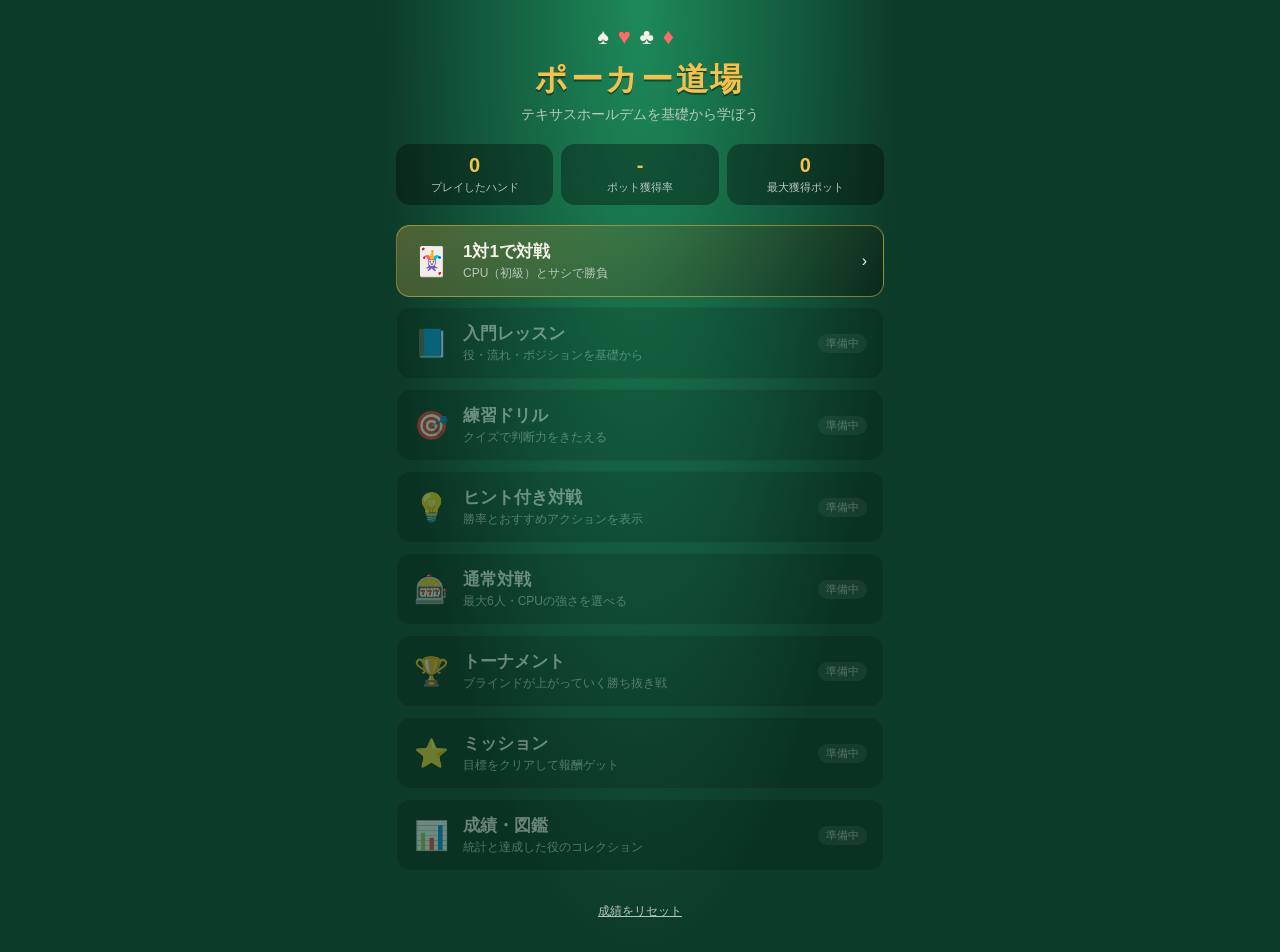
==== index.html @ fb03eb84 "フェーズ①: 役判定・ゲームエンジン・初級CPU・1対1対戦画面 - 役判定（5〜7枚）と全数検査・参照実装との突き合わせテスト - ノーリミット進行エンジン（サイドポット・端数・コールされないベット" ====
<!doctype html>
<html lang="ja">
<head>
  <meta charset="utf-8">
  <meta name="viewport" content="width=device-width, initial-scale=1, viewport-fit=cover">
  <meta name="theme-color" content="#0d3b2a">
  <meta name="apple-mobile-web-app-capable" content="yes">
  <meta name="apple-mobile-web-app-status-bar-style" content="black-translucent">
  <meta name="apple-mobile-web-app-title" content="ポーカー道場">
  <title>ポーカー道場</title>
  <link rel="stylesheet" href="css/base.css">
  <link rel="stylesheet" href="css/table.css">
</head>
<body>
  <main id="app"></main>
  <noscript>このアプリを遊ぶには JavaScript を有効にしてください。</noscript>
  <script type="module" src="js/main.js"></script>
</body>
</html>
---- css/base.css ----
:root {
  --felt: #146b45;
  --felt-dark: #0d3b2a;
  --felt-light: #1d8a5a;
  --rail: #3b2414;
  --gold: #f2c14e;
  --gold-dark: #b8860b;
  --text: #f5f1e6;
  --text-dim: #b9c7bd;
  --panel: rgba(0, 0, 0, 0.35);
  --panel-strong: rgba(8, 24, 17, 0.92);
  --red: #d62f3a;
  --black: #1b1b1b;
  --card-bg: #fffdf7;
  --btn-fold: #6b7280;
  --btn-call: #2563eb;
  --btn-raise: #d97706;
  --win: #34d399;
  --lose: #f87171;
  --radius: 14px;
  --safe-top: env(safe-area-inset-top, 0px);
  --safe-bottom: env(safe-area-inset-bottom, 0px);
  font-family: -apple-system, BlinkMacSystemFont, 'Hiragino Sans', 'Hiragino Kaku Gothic ProN', 'Noto Sans JP', sans-serif;
  color: var(--text);
  -webkit-text-size-adjust: 100%;
}

* {
  box-sizing: border-box;
}

html,
body {
  margin: 0;
  height: 100%;
  background: var(--felt-dark);
  overscroll-behavior: none;
}

body {
  -webkit-user-select: none;
  user-select: none;
  -webkit-tap-highlight-color: transparent;
  touch-action: manipulation;
}

#app {
  max-width: 520px;
  margin: 0 auto;
  min-height: 100dvh;
  display: flex;
  flex-direction: column;
}

button {
  font: inherit;
  color: inherit;
  border: none;
  cursor: pointer;
  touch-action: manipulation;
}

button:disabled {
  opacity: 0.4;
  cursor: default;
}

.btn {
  min-height: 48px;
  padding: 10px 16px;
  border-radius: 12px;
  font-weight: 700;
  font-size: 16px;
  background: #374151;
  box-shadow: 0 3px 0 rgba(0, 0, 0, 0.35);
  transition: transform 0.05s;
}

.btn:active:not(:disabled) {
  transform: translateY(2px);
  box-shadow: 0 1px 0 rgba(0, 0, 0, 0.35);
}

.btn-primary {
  background: linear-gradient(180deg, var(--gold), var(--gold-dark));
  color: #2b1d00;
}

/* ---------- ホーム ---------- */
.home {
  flex: 1;
  padding: calc(var(--safe-top) + 24px) 16px calc(var(--safe-bottom) + 24px);
  background: radial-gradient(ellipse at top, var(--felt-light), var(--felt-dark) 70%);
}

.home-title {
  text-align: center;
  margin: 8px 0 4px;
  font-size: 32px;
  letter-spacing: 0.08em;
  color: var(--gold);
  text-shadow: 0 2px 0 rgba(0, 0, 0, 0.4);
}

.home-sub {
  text-align: center;
  margin: 0 0 20px;
  color: var(--text-dim);
  font-size: 14px;
}

.home-suits {
  text-align: center;
  font-size: 22px;
  letter-spacing: 0.4em;
  margin-bottom: 4px;
}

.home-suits .r {
  color: #ff6b6b;
}

.stats-strip {
  display: grid;
  grid-template-columns: repeat(3, 1fr);
  gap: 8px;
  margin-bottom: 20px;
}

.stat {
  background: var(--panel);
  border-radius: var(--radius);
  padding: 10px 6px;
  text-align: center;
}

.stat b {
  display: block;
  font-size: 20px;
  color: var(--gold);
}

.stat span {
  font-size: 11px;
  color: var(--text-dim);
}

.menu {
  display: flex;
  flex-direction: column;
  gap: 10px;
}

.menu-item {
  display: flex;
  align-items: center;
  gap: 14px;
  width: 100%;
  text-align: left;
  padding: 14px 16px;
  border-radius: var(--radius);
  background: var(--panel);
  border: 1px solid rgba(255, 255, 255, 0.08);
}

.menu-item:active:not(:disabled) {
  background: rgba(0, 0, 0, 0.5);
}

.menu-item .icon {
  font-size: 28px;
  width: 36px;
  text-align: center;
}

.menu-item .label {
  flex: 1;
}

.menu-item .label b {
  display: block;
  font-size: 17px;
}

.menu-item .label small {
  color: var(--text-dim);
  font-size: 12px;
}

.menu-item.featured {
  background: linear-gradient(135deg, rgba(242, 193, 78, 0.28), rgba(0, 0, 0, 0.3));
  border-color: rgba(242, 193, 78, 0.5);
}

.badge-soon {
  font-size: 11px;
  padding: 2px 8px;
  border-radius: 99px;
  background: rgba(255, 255, 255, 0.12);
  color: var(--text-dim);
  white-space: nowrap;
}

.home-footer {
  margin-top: 24px;
  text-align: center;
  font-size: 12px;
  color: var(--text-dim);
}

.link-btn {
  background: none;
  color: var(--text-dim);
  text-decoration: underline;
  font-size: 12px;
  padding: 8px;
}

/* ---------- トランプ ---------- */
.card {
  --w: var(--card-w, 56px);
  width: var(--w);
  height: calc(var(--w) * 1.4);
  border-radius: calc(var(--w) * 0.12);
  background: var(--card-bg);
  color: var(--black);
  position: relative;
  box-shadow: 0 2px 4px rgba(0, 0, 0, 0.4);
  flex: none;
  font-weight: 700;
  line-height: 1;
}

.card.red {
  color: var(--red);
}

.card .rank {
  position: absolute;
  top: 6%;
  left: 9%;
  font-size: calc(var(--w) * 0.36);
  letter-spacing: -0.06em;
}

.card .suit-small {
  position: absolute;
  top: 36%;
  left: 10%;
  font-size: calc(var(--w) * 0.26);
}

.card .suit-big {
  position: absolute;
  right: 8%;
  bottom: 6%;
  font-size: calc(var(--w) * 0.56);
}

.card.back {
  background:
    repeating-linear-gradient(45deg, rgba(255, 255, 255, 0.12) 0 4px, transparent 4px 8px),
    linear-gradient(135deg, #8b1e2d, #5a0f1b);
  border: 3px solid #fffdf7;
}

.card.empty {
  background: rgba(0, 0, 0, 0.18);
  box-shadow: inset 0 0 0 2px rgba(255, 255, 255, 0.12);
}

.card.dim {
  filter: brightness(0.55);
}

.card.highlight {
  box-shadow: 0 0 0 3px var(--gold), 0 0 14px rgba(242, 193, 78, 0.8);
  transform: translateY(-4px);
}

.card.deal-in {
  animation: deal-in 0.28s ease-out;
}

@keyframes deal-in {
  from {
    opacity: 0;
    transform: translateY(-16px) scale(0.85);
  }
}

/* ---------- モーダル ---------- */
.overlay {
  position: fixed;
  inset: 0;
  background: rgba(0, 0, 0, 0.55);
  display: flex;
  align-items: flex-end;
  justify-content: center;
  z-index: 50;
  animation: fade-in 0.2s;
}

.sheet {
  width: 100%;
  max-width: 520px;
  background: var(--panel-strong);
  border-top: 2px solid var(--gold-dark);
  border-radius: 20px 20px 0 0;
  padding: 20px 16px calc(var(--safe-bottom) + 16px);
  animation: slide-up 0.25s ease-out;
}

@keyframes fade-in {
  from {
    opacity: 0;
  }
}

@keyframes slide-up {
  from {
    transform: translateY(40px);
    opacity: 0;
  }
}

.toast {
  position: fixed;
  left: 50%;
  top: calc(var(--safe-top) + 60px);
  transform: translateX(-50%);
  background: var(--panel-strong);
  border: 1px solid var(--gold-dark);
  padding: 10px 16px;
  border-radius: 12px;
  font-size: 14px;
  z-index: 60;
  animation: fade-in 0.2s;
  max-width: 90%;
}
---- css/table.css ----
/* ---------- 対戦テーブル画面 ---------- */
.table-screen {
  height: 100dvh;
  display: flex;
  flex-direction: column;
  background: var(--felt-dark);
  overflow: hidden;
}

.tbar {
  display: flex;
  align-items: center;
  gap: 8px;
  padding: calc(var(--safe-top) + 6px) 10px 6px;
  font-size: 13px;
  color: var(--text-dim);
}

.tbar .back {
  width: 40px;
  height: 36px;
  border-radius: 10px;
  background: var(--panel);
  font-size: 20px;
}

.tbar .info {
  flex: 1;
  display: flex;
  justify-content: space-between;
  gap: 8px;
}

.tbar b {
  color: var(--text);
}

/* テーブル（楕円） */
.felt {
  position: relative;
  flex: 1;
  min-height: 300px;
}

.oval {
  position: absolute;
  inset: 12% 4% 16%;
  border-radius: 46% / 32%;
  background: radial-gradient(ellipse at center, var(--felt-light) 0%, var(--felt) 55%, #0f5536 100%);
  border: 10px solid var(--rail);
  box-shadow: inset 0 0 30px rgba(0, 0, 0, 0.45), 0 6px 18px rgba(0, 0, 0, 0.5);
}

.center {
  position: absolute;
  left: 0;
  right: 0;
  top: 50%;
  transform: translateY(-50%);
  display: flex;
  flex-direction: column;
  align-items: center;
  gap: 8px;
  pointer-events: none;
}

.pot {
  background: rgba(0, 0, 0, 0.4);
  padding: 4px 14px;
  border-radius: 99px;
  font-size: 14px;
  font-weight: 700;
  min-height: 26px;
}

.pot:empty {
  visibility: hidden;
}

.pot .chip-icon {
  color: var(--gold);
}

.board {
  display: flex;
  gap: 5px;
  --card-w: min(14.5vw, 60px);
}

.street-label {
  font-size: 12px;
  color: var(--text-dim);
  min-height: 16px;
}

/* 席 */
.seat {
  position: absolute;
  transform: translate(-50%, -50%);
  display: flex;
  flex-direction: column;
  align-items: center;
  gap: 4px;
  width: 132px;
  transition: opacity 0.2s;
}

.seat.folded .seat-cards {
  opacity: 0.3;
}

.seat.folded .seat-plate {
  opacity: 0.55;
}

.seat-cards {
  display: flex;
  gap: 3px;
  --card-w: 40px;
  min-height: 56px;
}

.seat.me .seat-cards {
  --card-w: min(17vw, 70px);
  min-height: calc(min(17vw, 70px) * 1.4);
}

.seat-plate {
  position: relative;
  background: rgba(0, 0, 0, 0.6);
  border: 2px solid rgba(255, 255, 255, 0.15);
  border-radius: 12px;
  padding: 4px 10px;
  text-align: center;
  min-width: 110px;
  transition: border-color 0.2s, box-shadow 0.2s;
}

.seat.active .seat-plate {
  border-color: var(--gold);
  box-shadow: 0 0 12px rgba(242, 193, 78, 0.7);
}

.seat-plate .name {
  display: block;
  font-size: 12px;
  color: var(--text-dim);
  white-space: nowrap;
  overflow: hidden;
  text-overflow: ellipsis;
}

.seat-plate .style {
  display: block;
  font-size: 10px;
  color: var(--text-dim);
  opacity: 0.8;
}

.seat-plate .stack {
  display: block;
  font-size: 15px;
  font-weight: 700;
}

.pos-badge {
  position: absolute;
  top: 50%;
  left: calc(100% + 6px);
  transform: translateY(-50%);
  white-space: nowrap;
  min-width: 24px;
  height: 24px;
  padding: 0 4px;
  border-radius: 12px;
  font-size: 11px;
  font-weight: 800;
  display: grid;
  place-items: center;
  background: #e5e7eb;
  color: #111;
  box-shadow: 0 1px 3px rgba(0, 0, 0, 0.5);
}

.pos-badge.dealer {
  background: #fff;
  border: 2px solid #111;
}

.bubble {
  position: absolute;
  top: -22px;
  left: 50%;
  transform: translateX(-50%);
  background: #fff;
  color: #111;
  font-size: 12px;
  font-weight: 700;
  padding: 3px 10px;
  border-radius: 10px;
  white-space: nowrap;
  animation: pop 0.2s ease-out;
  z-index: 3;
}

.bubble.fold {
  background: #9ca3af;
}

.bubble.raise,
.bubble.bet,
.bubble.allin {
  background: var(--gold);
}

.bubble.win {
  background: var(--win);
}

.seat.me .bubble {
  top: auto;
  bottom: -22px;
}

@keyframes pop {
  from {
    transform: translateX(-50%) scale(0.6);
    opacity: 0;
  }
}

.bet-chip {
  position: absolute;
  left: 50%;
  transform: translateX(-50%);
  font-size: 12px;
  font-weight: 700;
  background: rgba(0, 0, 0, 0.55);
  padding: 2px 8px 2px 4px;
  border-radius: 99px;
  white-space: nowrap;
}

.bet-chip::before {
  content: '';
  display: inline-block;
  width: 10px;
  height: 10px;
  border-radius: 50%;
  margin-right: 4px;
  vertical-align: -1px;
  background: var(--gold);
  border: 2px dashed #fff;
}

.seat.top .bet-chip {
  bottom: -26px;
}

.seat.me .bet-chip {
  top: -28px;
}

.hand-name {
  font-size: 12px;
  font-weight: 700;
  color: var(--gold);
  background: rgba(0, 0, 0, 0.55);
  padding: 2px 8px;
  border-radius: 8px;
  white-space: nowrap;
}

/* 自分の情報欄 */
.my-info {
  min-height: 36px;
  padding: 4px 12px;
  text-align: center;
  font-size: 13px;
  color: var(--text-dim);
  display: flex;
  align-items: center;
  justify-content: center;
  gap: 6px;
  flex-wrap: wrap;
}

.my-info b {
  color: var(--gold);
}

.tier {
  font-size: 11px;
  padding: 1px 8px;
  border-radius: 99px;
  background: rgba(255, 255, 255, 0.12);
}

.tier.t1 {
  background: #b45309;
  color: #fff;
}

.tier.t2 {
  background: #047857;
  color: #fff;
}

/* アクションバー */
.actions {
  background: rgba(0, 0, 0, 0.45);
  padding: 10px 10px calc(var(--safe-bottom) + 10px);
  min-height: 136px;
  display: flex;
  flex-direction: column;
  justify-content: flex-end;
  gap: 8px;
}

.action-row {
  display: grid;
  grid-template-columns: 1fr 1fr 1fr;
  gap: 8px;
}

.action-row.two {
  grid-template-columns: 1fr 2fr;
}

.action-row .btn {
  min-height: 56px;
  padding: 6px 4px;
  font-size: 16px;
  line-height: 1.15;
}

.action-row .btn small {
  display: block;
  font-size: 12px;
  font-weight: 600;
  opacity: 0.9;
}

.act-fold {
  background: var(--btn-fold);
}

.act-call {
  background: var(--btn-call);
}

.act-raise {
  background: var(--btn-raise);
}

.waiting {
  text-align: center;
  color: var(--text-dim);
  font-size: 14px;
  padding: 18px 0;
}

.waiting .dots::after {
  content: '';
  animation: dots 1.2s steps(4) infinite;
}

@keyframes dots {
  0% {
    content: '';
  }
  25% {
    content: '.';
  }
  50% {
    content: '..';
  }
  75% {
    content: '...';
  }
}

/* レイズ額パネル */
.raise-panel {
  display: flex;
  flex-direction: column;
  gap: 8px;
}

.raise-amount {
  text-align: center;
  font-size: 15px;
}

.raise-amount b {
  font-size: 22px;
  color: var(--gold);
}

.presets {
  display: grid;
  grid-template-columns: repeat(4, 1fr);
  gap: 6px;
}

.presets button {
  min-height: 38px;
  border-radius: 10px;
  background: rgba(255, 255, 255, 0.12);
  font-size: 13px;
  font-weight: 600;
}

.slider-row {
  display: flex;
  align-items: center;
  gap: 8px;
}

.slider-row button {
  width: 44px;
  height: 44px;
  border-radius: 10px;
  background: rgba(255, 255, 255, 0.12);
  font-size: 22px;
  flex: none;
}

.slider-row input[type='range'] {
  flex: 1;
  height: 44px;
  accent-color: var(--gold);
}

/* ハンド結果シート */
.result-title {
  text-align: center;
  font-size: 24px;
  font-weight: 800;
  margin: 0 0 4px;
}

.result-title.win {
  color: var(--win);
}

.result-title.lose {
  color: var(--lose);
}

.result-sub {
  text-align: center;
  color: var(--text-dim);
  font-size: 14px;
  margin: 0 0 14px;
}

.result-hands {
  display: flex;
  flex-direction: column;
  gap: 10px;
  margin-bottom: 16px;
}

.result-hand {
  display: grid;
  grid-template-columns: auto 1fr;
  align-items: center;
  gap: 6px 10px;
  background: rgba(255, 255, 255, 0.06);
  border-radius: 12px;
  padding: 8px 10px;
}

.result-hand .who {
  font-size: 13px;
  font-weight: 700;
}

.result-hand .cards {
  grid-column: 1 / -1;
  display: flex;
  justify-content: center;
  gap: 4px;
  --card-w: 42px;
}

.result-hand .desc {
  text-align: right;
  font-size: 14px;
  font-weight: 700;
  color: var(--gold);
}

.result-hand.winner {
  box-shadow: inset 0 0 0 2px var(--win);
}

.sheet .btn {
  width: 100%;
}

.sheet .btn + .btn {
  margin-top: 8px;
}
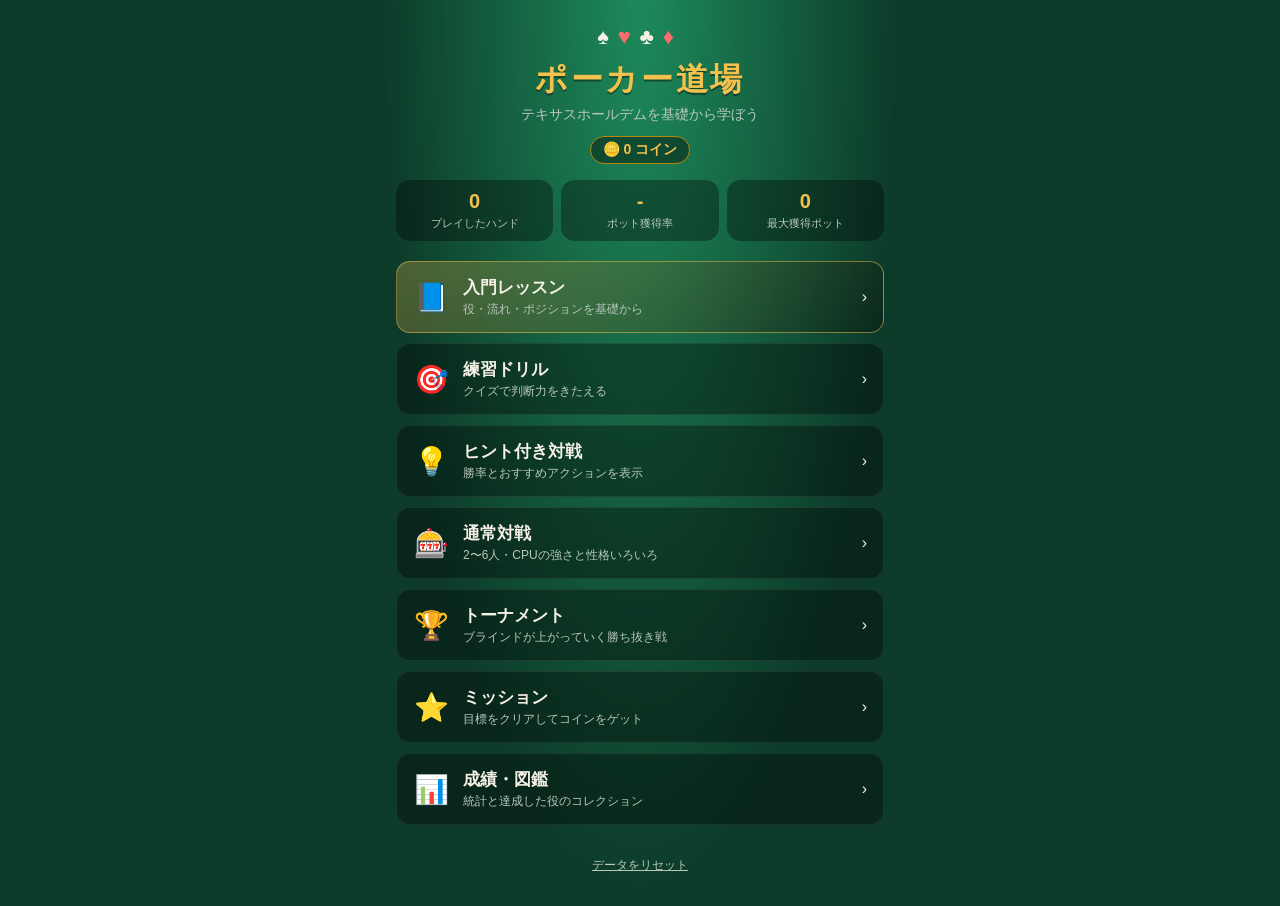
==== commit b3bb264f: "フェーズ④: トーナメント・ミッション・成績と図鑑・PWA - トーナメント: ハンド数でブラインドとアンティが上昇、脱落順の順位、賞品コイン - ミッション18種（役・テクニック・学習・トーナメント" ====
--- a/index.html
+++ b/index.html
@@ -8,6 +8,9 @@
   <meta name="apple-mobile-web-app-status-bar-style" content="black-translucent">
   <meta name="apple-mobile-web-app-title" content="ポーカー道場">
   <title>ポーカー道場</title>
+  <link rel="manifest" href="manifest.webmanifest">
+  <link rel="apple-touch-icon" href="icons/apple-touch-icon.png">
+  <link rel="icon" type="image/png" href="icons/icon-192.png">
   <link rel="stylesheet" href="css/base.css">
   <link rel="stylesheet" href="css/table.css">
 </head>
--- a/css/base.css
+++ b/css/base.css
@@ -324,17 +324,682 @@
   }
 }
 
-.toast {
+.toasts {
   position: fixed;
   left: 50%;
-  top: calc(var(--safe-top) + 60px);
+  top: calc(var(--safe-top) + 56px);
   transform: translateX(-50%);
+  width: min(92%, 480px);
+  display: flex;
+  flex-direction: column;
+  align-items: center;
+  gap: 6px;
+  z-index: 60;
+  pointer-events: none;
+}
+
+.toast {
   background: var(--panel-strong);
   border: 1px solid var(--gold-dark);
   padding: 10px 16px;
   border-radius: 12px;
   font-size: 14px;
-  z-index: 60;
   animation: fade-in 0.2s;
-  max-width: 90%;
-}
+  white-space: pre-line;
+  text-align: center;
+}
+
+/* ---------- 設定画面 ---------- */
+.setup {
+  flex: 1;
+  padding: calc(var(--safe-top) + 10px) 16px calc(var(--safe-bottom) + 20px);
+  background: radial-gradient(ellipse at top, var(--felt-light), var(--felt-dark) 70%);
+}
+
+.setup-head {
+  display: flex;
+  align-items: center;
+  gap: 10px;
+  margin-bottom: 14px;
+}
+
+.setup-head h2 {
+  margin: 0;
+  font-size: 20px;
+}
+
+.back-btn {
+  width: 40px;
+  height: 36px;
+  border-radius: 10px;
+  background: var(--panel);
+  font-size: 20px;
+}
+
+.setup-section {
+  margin-bottom: 18px;
+}
+
+.setup-section h3 {
+  font-size: 14px;
+  color: var(--text-dim);
+  margin: 0 0 8px;
+  font-weight: 600;
+}
+
+.segmented {
+  display: grid;
+  grid-auto-flow: column;
+  grid-auto-columns: 1fr;
+  gap: 6px;
+}
+
+.segmented button,
+.option-card {
+  background: var(--panel);
+  border: 2px solid transparent;
+  border-radius: 12px;
+  min-height: 48px;
+  font-weight: 700;
+}
+
+.segmented button small {
+  display: block;
+  font-size: 10px;
+  font-weight: 400;
+  color: var(--text-dim);
+}
+
+.segmented button.selected,
+.option-card.selected {
+  border-color: var(--gold);
+  background: rgba(242, 193, 78, 0.18);
+}
+
+.options {
+  display: grid;
+  grid-template-columns: 1fr 1fr;
+  gap: 8px;
+}
+
+.option-card {
+  text-align: left;
+  padding: 10px 12px;
+}
+
+.option-card small {
+  display: block;
+  font-weight: 400;
+  font-size: 11px;
+  color: var(--text-dim);
+  margin-top: 2px;
+  line-height: 1.4;
+}
+
+.type-list {
+  display: grid;
+  gap: 6px;
+}
+
+.type-item {
+  display: flex;
+  gap: 10px;
+  align-items: center;
+  background: var(--panel);
+  border-radius: 12px;
+  padding: 8px 12px;
+  font-size: 12px;
+  color: var(--text-dim);
+}
+
+.type-item .av {
+  font-size: 24px;
+}
+
+.type-item b {
+  color: var(--text);
+  font-size: 14px;
+  display: block;
+}
+
+.setup-note {
+  font-size: 12px;
+  color: var(--text-dim);
+  text-align: center;
+  margin: 4px 0 12px;
+}
+
+.setup .btn-primary {
+  width: 100%;
+  min-height: 56px;
+  font-size: 18px;
+}
+
+/* ---------- レッスン・ドリル共通 ---------- */
+.page {
+  flex: 1;
+  padding: calc(var(--safe-top) + 10px) 16px calc(var(--safe-bottom) + 20px);
+  background: radial-gradient(ellipse at top, var(--felt-light), var(--felt-dark) 70%);
+  display: flex;
+  flex-direction: column;
+}
+
+.page-note {
+  font-size: 12px;
+  color: var(--text-dim);
+  margin: 6px 0 14px;
+}
+
+.progress-line {
+  height: 8px;
+  border-radius: 99px;
+  background: rgba(0, 0, 0, 0.35);
+  overflow: hidden;
+}
+
+.progress-line div {
+  height: 100%;
+  background: linear-gradient(90deg, var(--gold-dark), var(--gold));
+  border-radius: 99px;
+}
+
+.badge-done {
+  font-size: 11px;
+  padding: 3px 8px;
+  border-radius: 99px;
+  background: rgba(52, 211, 153, 0.2);
+  color: var(--win);
+  white-space: nowrap;
+}
+
+.menu-item.done {
+  border-color: rgba(52, 211, 153, 0.35);
+}
+
+.dots {
+  display: flex;
+  justify-content: center;
+  gap: 6px;
+  margin-bottom: 12px;
+}
+
+.dots span {
+  width: 8px;
+  height: 8px;
+  border-radius: 50%;
+  background: rgba(255, 255, 255, 0.2);
+}
+
+.dots span.past {
+  background: rgba(242, 193, 78, 0.5);
+}
+
+.dots span.on {
+  background: var(--gold);
+  width: 20px;
+  border-radius: 99px;
+}
+
+.lesson-card {
+  background: var(--panel);
+  border: 1px solid rgba(255, 255, 255, 0.08);
+  border-radius: 18px;
+  padding: 18px 16px;
+  flex: 1;
+}
+
+.lesson-card.center {
+  text-align: center;
+  flex: none;
+  padding: 28px 16px;
+}
+
+.lesson-card h3 {
+  margin: 0 0 14px;
+  font-size: 19px;
+  color: var(--gold);
+  line-height: 1.4;
+}
+
+.lesson-card h3.quiz-q {
+  color: var(--text);
+  font-size: 17px;
+}
+
+.lesson-body {
+  font-size: 15px;
+  line-height: 1.8;
+}
+
+.lesson-body b {
+  color: var(--gold);
+}
+
+.visual {
+  display: flex;
+  flex-direction: column;
+  gap: 8px;
+  margin-bottom: 14px;
+  padding: 12px;
+  border-radius: 14px;
+  background: radial-gradient(ellipse at center, var(--felt-light), var(--felt));
+  box-shadow: inset 0 0 12px rgba(0, 0, 0, 0.35);
+}
+
+.card-row {
+  display: flex;
+  align-items: center;
+  gap: 10px;
+}
+
+.card-row .row-label {
+  font-size: 11px;
+  color: var(--text-dim);
+  width: 48px;
+  flex: none;
+}
+
+.card-row .cards,
+.ranking .cards {
+  display: flex;
+  gap: 4px;
+  --card-w: min(11vw, 46px);
+}
+
+.ranking {
+  list-style: none;
+  margin: 0 0 14px;
+  padding: 0;
+  display: grid;
+  gap: 8px;
+}
+
+.ranking li {
+  background: rgba(0, 0, 0, 0.25);
+  border-radius: 12px;
+  padding: 8px 10px;
+  display: grid;
+  gap: 4px;
+}
+
+.ranking .rk-head {
+  display: flex;
+  align-items: center;
+  gap: 8px;
+}
+
+.ranking .rk-no {
+  width: 22px;
+  height: 22px;
+  border-radius: 50%;
+  background: var(--gold);
+  color: #2b1d00;
+  font-size: 12px;
+  font-weight: 800;
+  display: grid;
+  place-items: center;
+}
+
+.ranking .cards {
+  --card-w: 32px;
+}
+
+.ranking small {
+  color: var(--text-dim);
+  font-size: 12px;
+}
+
+.nav-row {
+  display: grid;
+  grid-template-columns: 1fr 2fr;
+  gap: 10px;
+  margin-top: 14px;
+}
+
+.nav-row.single {
+  grid-template-columns: 1fr;
+}
+
+.nav-row .btn {
+  min-height: 54px;
+}
+
+.stack-btns {
+  display: grid;
+  gap: 10px;
+  margin-top: 16px;
+}
+
+.quiz-count {
+  font-size: 13px;
+  color: var(--text-dim);
+  margin: 0 0 10px;
+  text-align: center;
+}
+
+.choices {
+  display: grid;
+  gap: 8px;
+}
+
+.choices.grid2 {
+  grid-template-columns: 1fr 1fr;
+}
+
+.choice {
+  min-height: 52px;
+  padding: 10px 12px;
+  border-radius: 12px;
+  background: rgba(255, 255, 255, 0.1);
+  border: 2px solid transparent;
+  font-size: 15px;
+  font-weight: 700;
+  text-align: center;
+}
+
+.choice:disabled {
+  opacity: 0.6;
+}
+
+.choice.correct {
+  border-color: var(--win);
+  background: rgba(52, 211, 153, 0.22);
+  opacity: 1;
+}
+
+.choice.wrong {
+  border-color: var(--lose);
+  background: rgba(248, 113, 113, 0.2);
+  opacity: 1;
+}
+
+.feedback {
+  margin-top: 14px;
+  padding: 12px 14px;
+  border-radius: 12px;
+  font-size: 14px;
+  line-height: 1.7;
+  animation: fade-in 0.2s;
+}
+
+.feedback.ok {
+  background: rgba(52, 211, 153, 0.14);
+}
+
+.feedback.ng {
+  background: rgba(248, 113, 113, 0.14);
+}
+
+.feedback b {
+  font-size: 15px;
+}
+
+.big-emoji {
+  font-size: 56px;
+  margin-bottom: 8px;
+}
+
+/* ---------- コイン・ミッション ---------- */
+.coin-pill {
+  margin-left: auto;
+  background: rgba(0, 0, 0, 0.4);
+  border: 1px solid var(--gold-dark);
+  color: var(--gold);
+  font-weight: 800;
+  font-size: 14px;
+  padding: 4px 12px;
+  border-radius: 99px;
+  white-space: nowrap;
+}
+
+.home-coins {
+  display: flex;
+  justify-content: center;
+  gap: 8px;
+  margin: -8px 0 16px;
+}
+
+.home-coins .coin-pill {
+  margin-left: 0;
+}
+
+.badge-new {
+  background: var(--red);
+  color: #fff;
+  font-size: 12px;
+  font-weight: 700;
+  padding: 4px 10px;
+  border-radius: 99px;
+}
+
+.mission-list {
+  display: grid;
+  gap: 8px;
+}
+
+.mission {
+  display: flex;
+  align-items: center;
+  gap: 12px;
+  background: var(--panel);
+  border: 1px solid rgba(255, 255, 255, 0.08);
+  border-radius: var(--radius);
+  padding: 10px 12px;
+  opacity: 0.8;
+}
+
+.mission.ready {
+  opacity: 1;
+  border-color: var(--gold);
+  background: linear-gradient(135deg, rgba(242, 193, 78, 0.22), rgba(0, 0, 0, 0.3));
+}
+
+.mission.claimed {
+  opacity: 0.55;
+}
+
+.mission .icon {
+  font-size: 26px;
+  width: 34px;
+  text-align: center;
+}
+
+.mission .label {
+  flex: 1;
+}
+
+.mission .label b {
+  display: block;
+  font-size: 15px;
+}
+
+.mission .label small {
+  color: var(--text-dim);
+  font-size: 12px;
+}
+
+.mission .reward {
+  color: var(--gold);
+  font-weight: 700;
+  font-size: 13px;
+  white-space: nowrap;
+}
+
+.mission .claim {
+  min-height: 44px;
+  padding: 6px 10px;
+  font-size: 13px;
+  line-height: 1.2;
+}
+
+.section-title {
+  font-size: 15px;
+  margin: 22px 0 10px;
+}
+
+.panel .section-title {
+  margin: 0 0 8px;
+}
+
+.backs {
+  display: grid;
+  grid-template-columns: repeat(auto-fill, minmax(84px, 1fr));
+  gap: 8px;
+}
+
+.back-item {
+  background: var(--panel);
+  border-radius: 12px;
+  padding: 10px 6px;
+  display: flex;
+  flex-direction: column;
+  align-items: center;
+  gap: 6px;
+  border: 2px solid transparent;
+  --card-w: 40px;
+}
+
+.back-item.using {
+  border-color: var(--gold);
+}
+
+.back-item small {
+  font-size: 11px;
+  color: var(--text-dim);
+  text-align: center;
+}
+
+.btn.small {
+  min-height: 34px;
+  padding: 4px 10px;
+  font-size: 13px;
+}
+
+/* カードの裏デザイン */
+body[data-back='blue'] .card.back,
+.backs .card.back[data-back='blue'] {
+  background:
+    repeating-linear-gradient(45deg, rgba(255, 255, 255, 0.12) 0 4px, transparent 4px 8px),
+    linear-gradient(135deg, #1e40af, #172554);
+}
+
+body[data-back='green'] .card.back,
+.backs .card.back[data-back='green'] {
+  background:
+    repeating-linear-gradient(-45deg, rgba(255, 255, 255, 0.14) 0 3px, transparent 3px 7px),
+    linear-gradient(135deg, #047857, #022c22);
+}
+
+body[data-back='purple'] .card.back,
+.backs .card.back[data-back='purple'] {
+  background:
+    radial-gradient(circle at 30% 30%, rgba(255, 255, 255, 0.25) 0 2px, transparent 3px) 0 0 / 8px 8px,
+    linear-gradient(135deg, #6d28d9, #1e1b4b);
+}
+
+body[data-back='gold'] .card.back,
+.backs .card.back[data-back='gold'] {
+  background:
+    repeating-linear-gradient(45deg, rgba(255, 255, 255, 0.25) 0 2px, transparent 2px 6px),
+    linear-gradient(135deg, #f2c14e, #a16207);
+}
+
+.backs .card.back[data-back='red'] {
+  background:
+    repeating-linear-gradient(45deg, rgba(255, 255, 255, 0.12) 0 4px, transparent 4px 8px),
+    linear-gradient(135deg, #8b1e2d, #5a0f1b);
+}
+
+/* ---------- 成績・図鑑 ---------- */
+.tabs {
+  margin: 4px 0 14px;
+}
+
+.panel {
+  background: var(--panel);
+  border-radius: var(--radius);
+  padding: 12px 14px;
+  margin-bottom: 12px;
+}
+
+.stat-row {
+  display: flex;
+  justify-content: space-between;
+  align-items: center;
+  gap: 10px;
+  padding: 8px 0;
+  border-bottom: 1px solid rgba(255, 255, 255, 0.06);
+  font-size: 14px;
+}
+
+.stat-row:last-of-type {
+  border-bottom: none;
+}
+
+.stat-row small {
+  display: block;
+  font-size: 11px;
+  color: var(--text-dim);
+  font-weight: 400;
+}
+
+.stat-row > span {
+  font-weight: 800;
+  color: var(--gold);
+  white-space: nowrap;
+}
+
+.stat-row .plus {
+  color: var(--win);
+}
+
+.stat-row .minus {
+  color: var(--lose);
+}
+
+.advice {
+  margin: 8px 0 0;
+  font-size: 13px;
+  line-height: 1.6;
+  background: rgba(0, 0, 0, 0.25);
+  padding: 8px 10px;
+  border-radius: 10px;
+}
+
+.book {
+  display: grid;
+  gap: 8px;
+}
+
+.book-item {
+  background: var(--panel);
+  border-radius: var(--radius);
+  padding: 10px 12px;
+  display: grid;
+  gap: 6px;
+  opacity: 0.6;
+  border: 1px solid transparent;
+}
+
+.book-item.got {
+  opacity: 1;
+  border-color: rgba(242, 193, 78, 0.45);
+}
+
+.book-head {
+  display: flex;
+  justify-content: space-between;
+  align-items: baseline;
+}
+
+.book-head small,
+.book-item > small {
+  font-size: 11px;
+  color: var(--text-dim);
+}
+
+.book-item .cards {
+  display: flex;
+  gap: 4px;
+  --card-w: 34px;
+}
--- a/css/table.css
+++ b/css/table.css
@@ -503,3 +503,232 @@
 .sheet .btn + .btn {
   margin-top: 8px;
 }
+
+/* ---------- 複数人テーブル ---------- */
+.felt.multi .board {
+  --card-w: min(12.5vw, 52px);
+}
+
+.felt.multi .oval {
+  inset: 6% 3% 12%;
+  border-radius: 44% / 30%;
+}
+
+.seat.compact {
+  width: 96px;
+  gap: 2px;
+}
+
+.seat.compact .seat-cards {
+  --card-w: 30px;
+  min-height: 42px;
+}
+
+.seat.compact .seat-plate {
+  min-width: 84px;
+  padding: 3px 6px;
+  border-radius: 10px;
+}
+
+.seat.compact .seat-plate .name {
+  font-size: 11px;
+}
+
+.seat.compact .seat-plate .stack {
+  font-size: 13px;
+}
+
+.seat.compact .pos-badge {
+  top: -9px;
+  left: auto;
+  right: -9px;
+  transform: none;
+  min-width: 22px;
+  height: 20px;
+  font-size: 10px;
+}
+
+.seat.compact .hand-name {
+  font-size: 10px;
+  padding: 1px 6px;
+}
+
+.seat.compact .bubble {
+  top: -20px;
+  font-size: 11px;
+  padding: 2px 8px;
+}
+
+.seat.left .bet-chip,
+.seat.right .bet-chip {
+  top: auto;
+  bottom: -24px;
+}
+
+.seat.left .bet-chip {
+  left: 70%;
+}
+
+.seat.right .bet-chip {
+  left: 30%;
+}
+
+.seat.top .bet-chip {
+  top: auto;
+  bottom: -24px;
+}
+
+.seat[data-player]:not(.me) .seat-plate {
+  cursor: pointer;
+}
+
+/* 結果シート（複数人） */
+.sheet {
+  max-height: 88dvh;
+  overflow-y: auto;
+}
+
+.pot-lines {
+  background: rgba(255, 255, 255, 0.06);
+  border-radius: 12px;
+  padding: 8px 12px;
+  margin-bottom: 12px;
+  font-size: 13px;
+}
+
+.pot-lines div {
+  display: flex;
+  justify-content: space-between;
+  gap: 8px;
+  padding: 2px 0;
+}
+
+.result-hands.many {
+  gap: 6px;
+}
+
+.result-hands.many .result-hand {
+  padding: 6px 8px;
+}
+
+.result-hands.many .cards {
+  --card-w: 30px;
+}
+
+/* ---------- ヒント ---------- */
+.hint {
+  margin: 0 10px 6px;
+  padding: 8px 12px;
+  border-radius: 12px;
+  background: rgba(242, 193, 78, 0.12);
+  border: 1px solid rgba(242, 193, 78, 0.35);
+  font-size: 13px;
+  min-height: 74px;
+}
+
+.hint-wait {
+  color: var(--text-dim);
+  text-align: center;
+  padding-top: 18px;
+}
+
+.hint-top {
+  display: flex;
+  flex-wrap: wrap;
+  gap: 4px 12px;
+  align-items: baseline;
+}
+
+.hint-top b {
+  color: var(--gold);
+  font-size: 16px;
+}
+
+.hint-top .rec {
+  margin-left: auto;
+}
+
+.hint-reason {
+  margin-top: 4px;
+  line-height: 1.5;
+}
+
+.hint-note {
+  margin-top: 2px;
+  font-size: 10px;
+  color: var(--text-dim);
+}
+
+.action-row .btn.recommended {
+  box-shadow: 0 0 0 3px var(--gold), 0 0 14px rgba(242, 193, 78, 0.8);
+}
+
+/* 振り返り */
+.review {
+  background: rgba(255, 255, 255, 0.06);
+  border-radius: 12px;
+  padding: 10px 12px;
+  margin-bottom: 14px;
+}
+
+.review h4 {
+  margin: 0 0 8px;
+  font-size: 15px;
+  display: flex;
+  justify-content: space-between;
+}
+
+.review h4 span {
+  font-size: 12px;
+  color: var(--gold);
+}
+
+.rv-row {
+  border-left: 4px solid var(--win);
+  padding: 6px 10px;
+  margin-bottom: 8px;
+  background: rgba(0, 0, 0, 0.2);
+  border-radius: 0 8px 8px 0;
+  font-size: 13px;
+}
+
+.rv-row.ok {
+  border-color: var(--gold);
+}
+
+.rv-row.bad {
+  border-color: var(--lose);
+}
+
+.rv-head {
+  display: flex;
+  justify-content: space-between;
+  font-weight: 700;
+  margin-bottom: 2px;
+}
+
+.rv-body small {
+  color: var(--text-dim);
+}
+
+.rv-reason {
+  margin-top: 4px;
+  font-size: 12px;
+  color: var(--text-dim);
+  line-height: 1.5;
+}
+
+.rv-tip {
+  margin: 4px 0 0;
+  font-size: 13px;
+  color: var(--gold);
+}
+
+.blind-info small {
+  font-size: 11px;
+  margin-left: 2px;
+}
+
+.seat.busted {
+  opacity: 0.45;
+}
